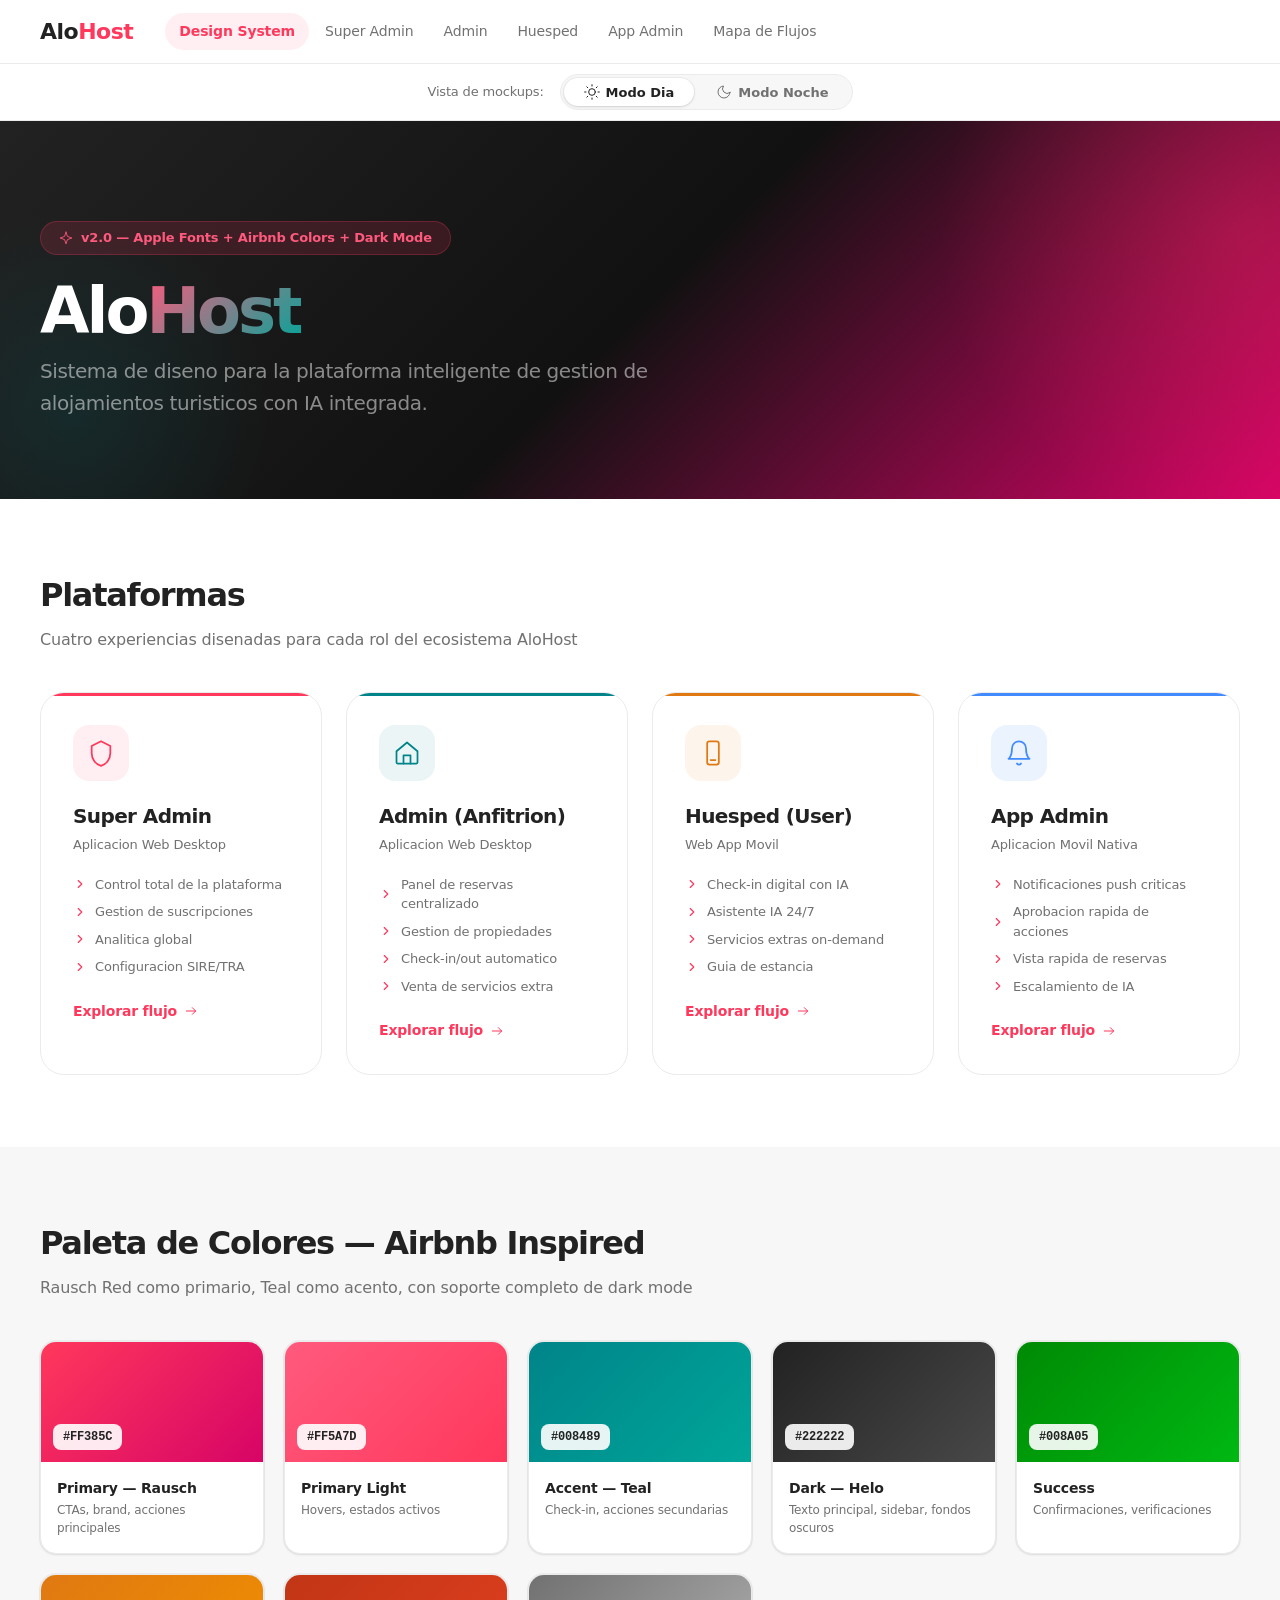
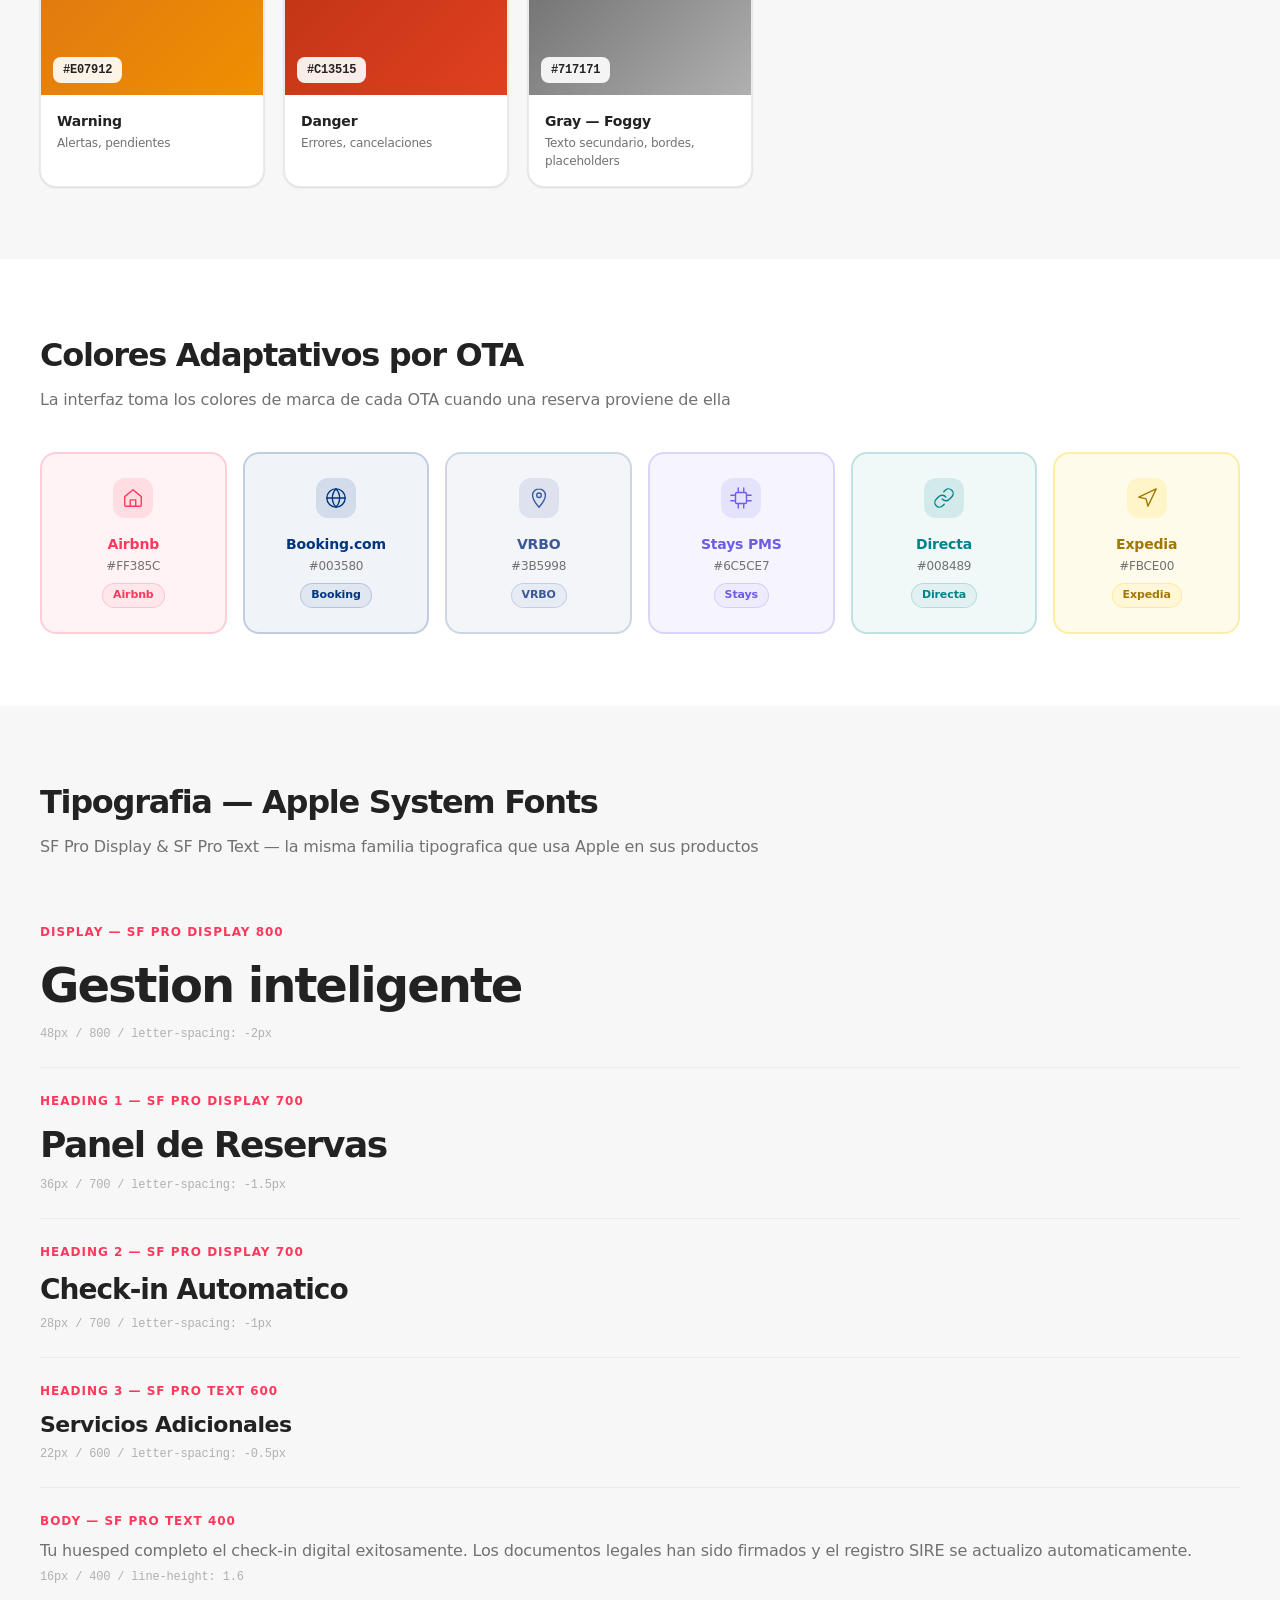
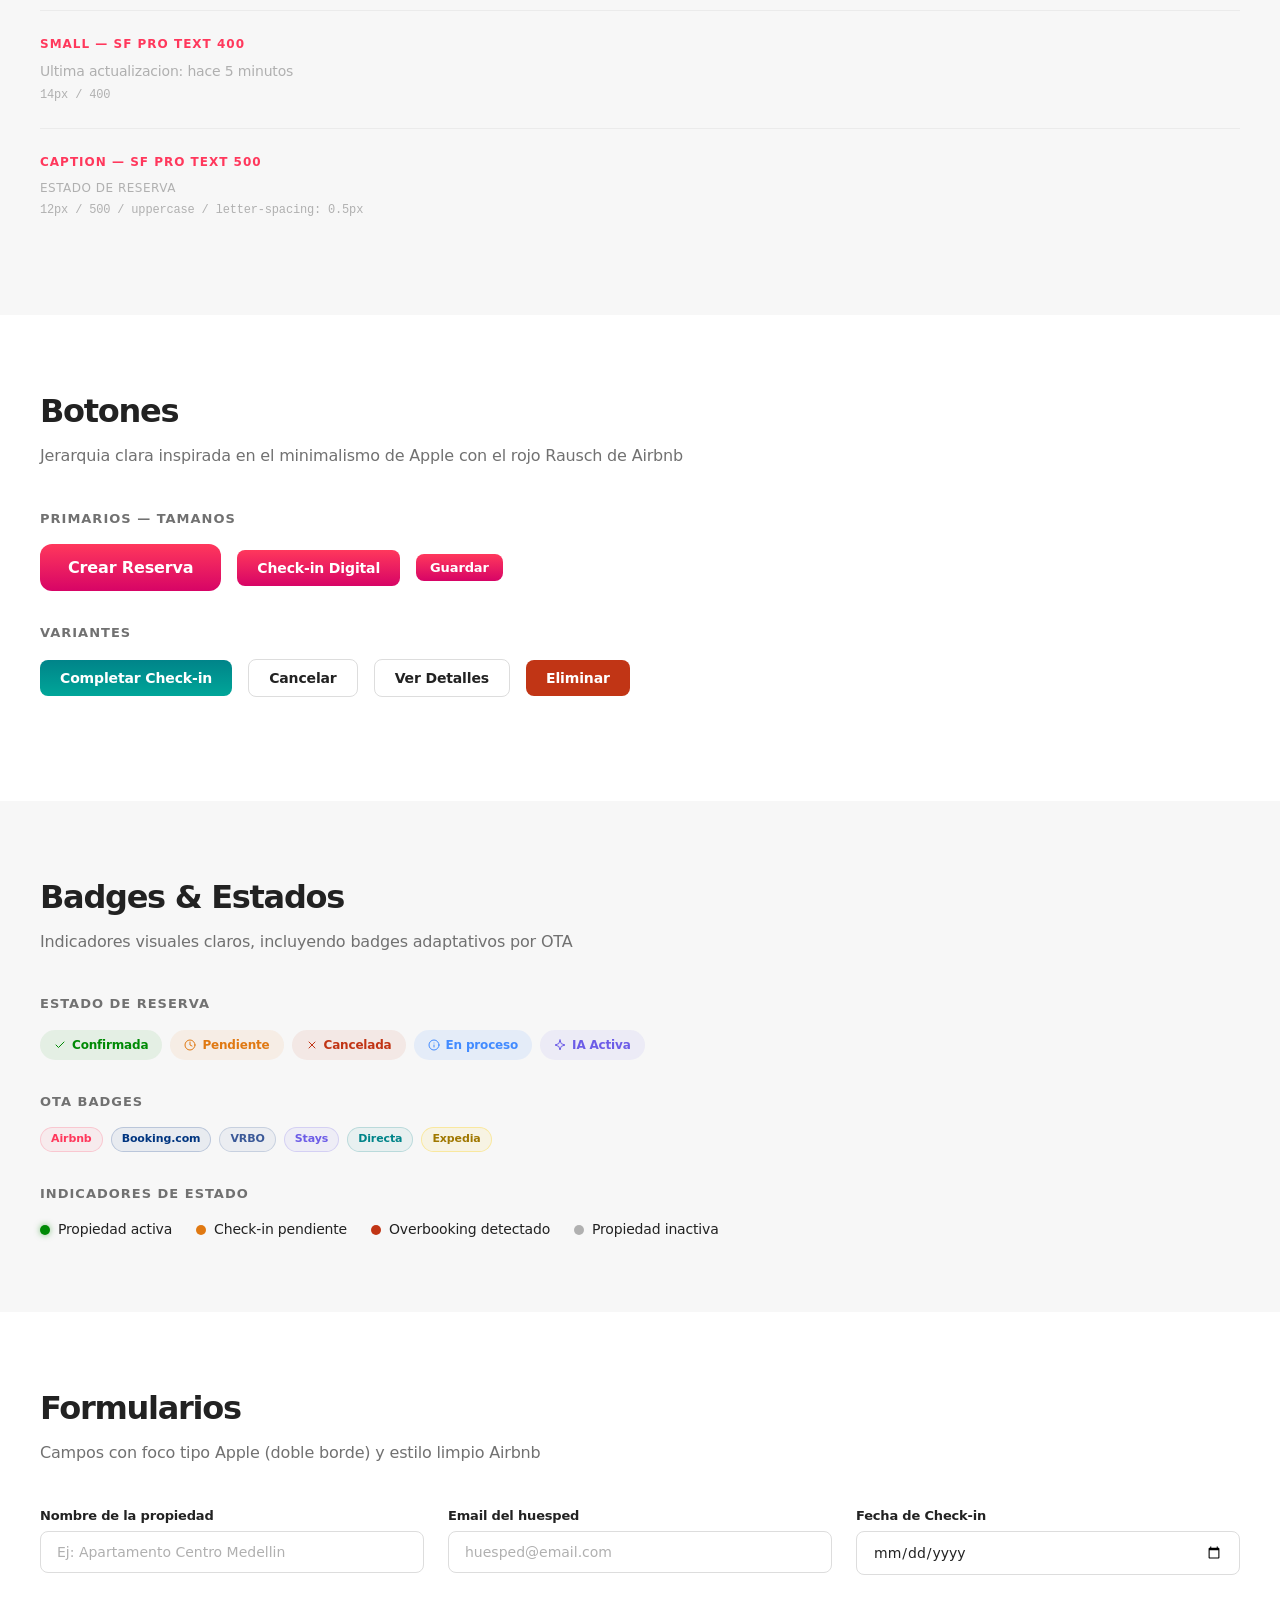
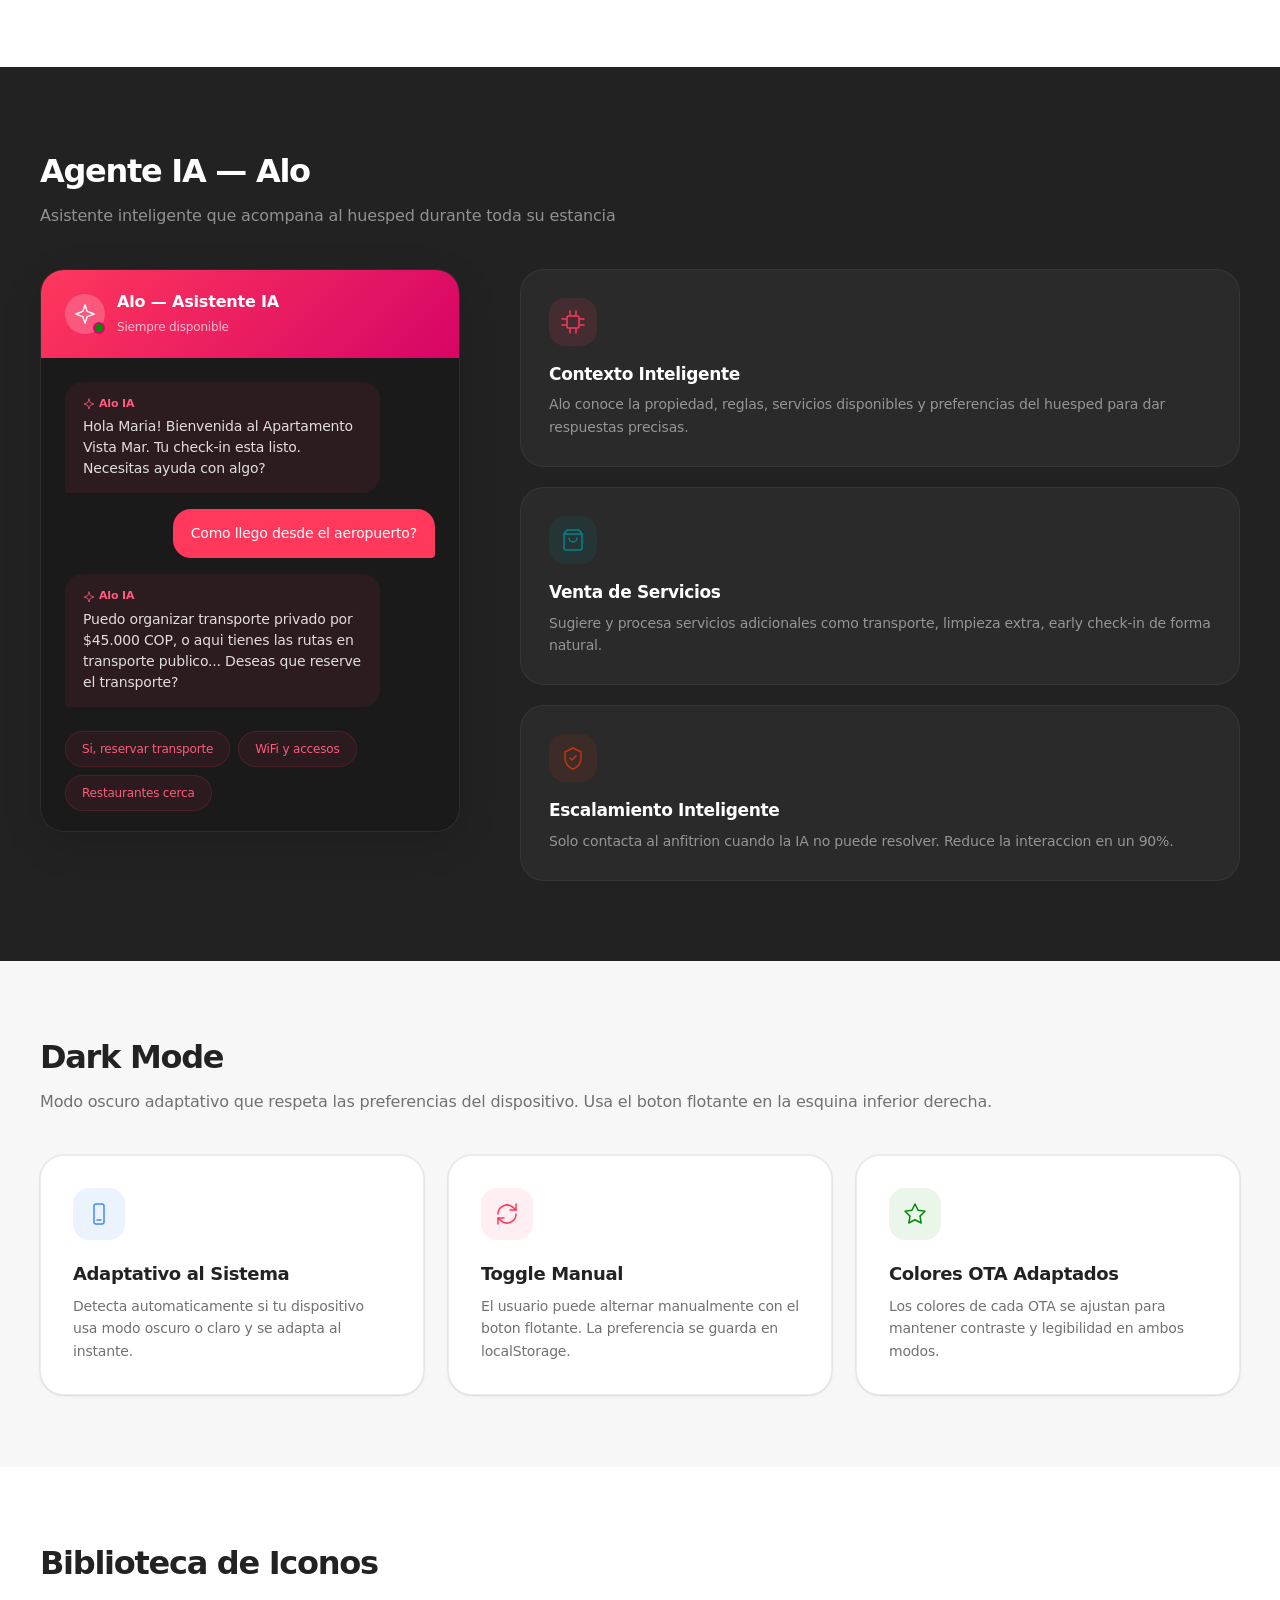
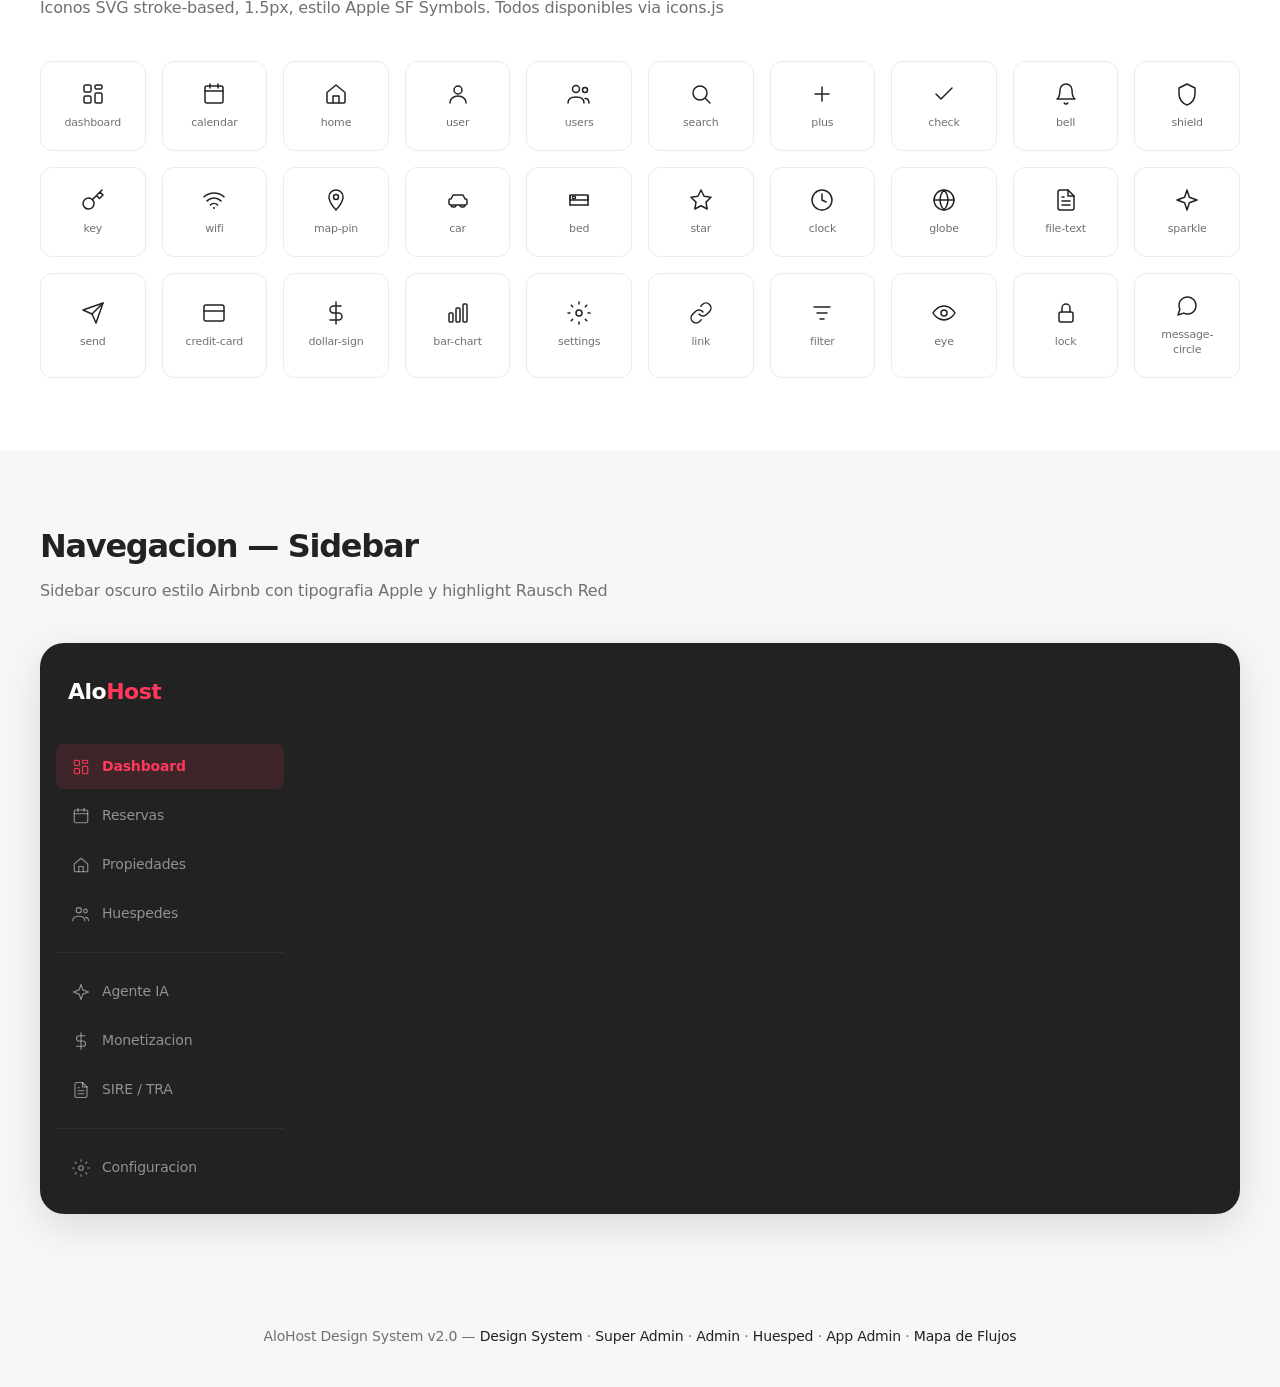
==== index.html @ ca57241c "feat: preview mode toggle (Modo Día/Noche) + Netlify deploy config - Added preview-toggle.css/js: sw" ====
<!DOCTYPE html>
<html lang="es">
<head>
<meta charset="UTF-8">
<meta name="viewport" content="width=device-width, initial-scale=1.0">
<meta http-equiv="refresh" content="0;url=design-system.html">
<title>AloHost — UX Flows</title>
<link rel="canonical" href="design-system.html">
</head>
<body>
<p>Redirigiendo a <a href="design-system.html">AloHost Design System</a>...</p>
</body>
</html>
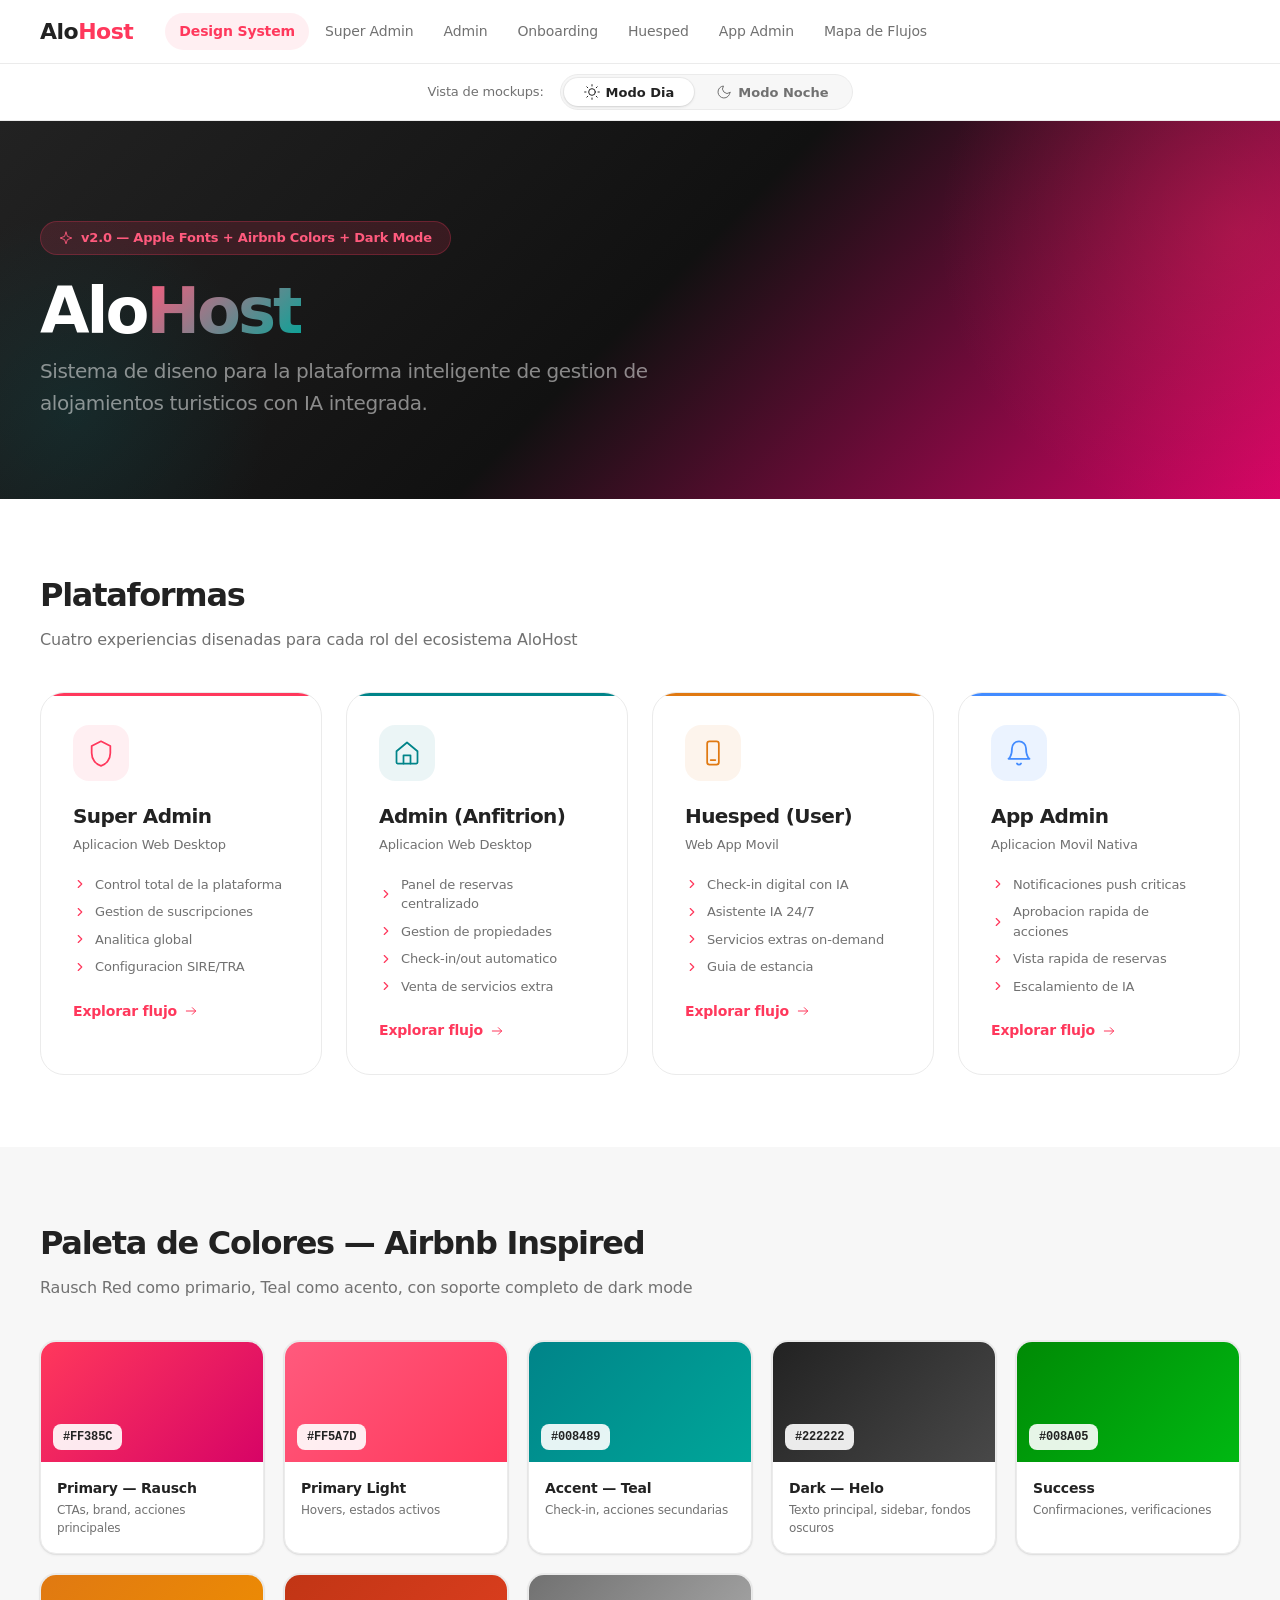
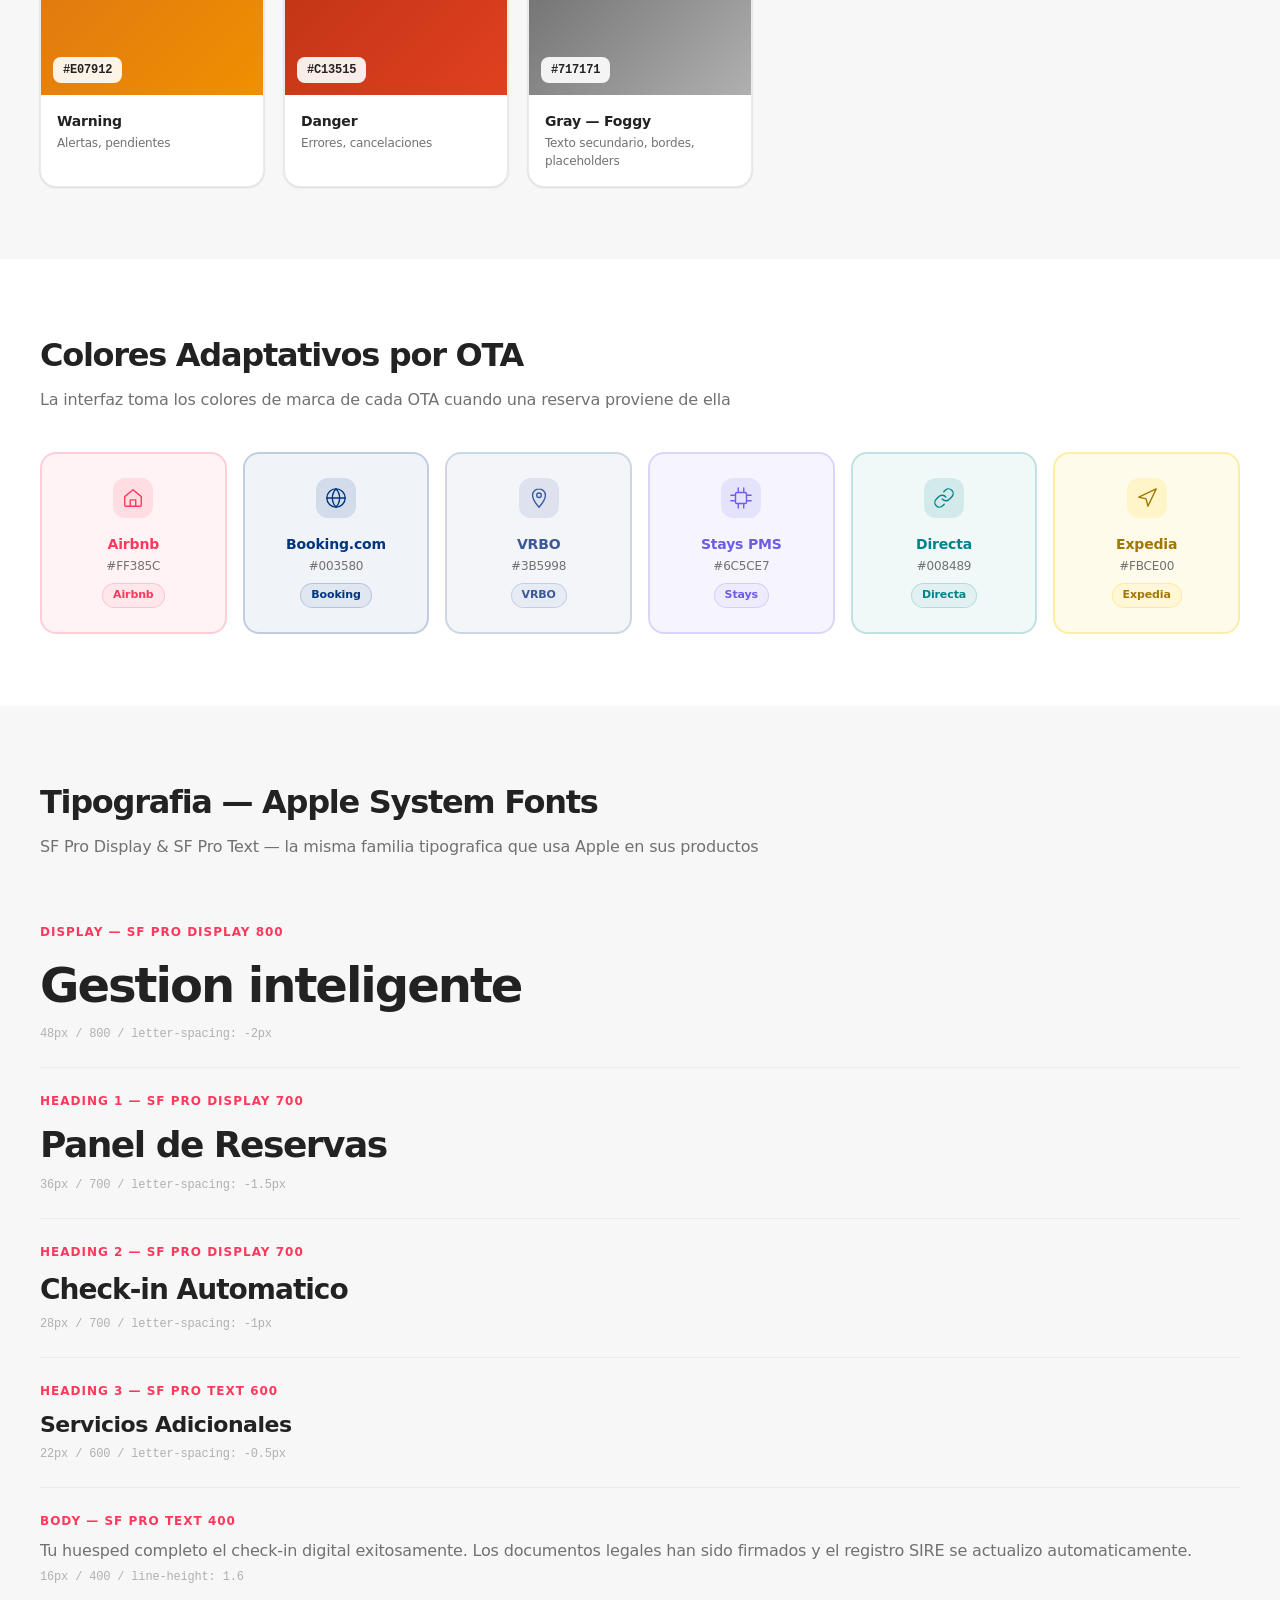
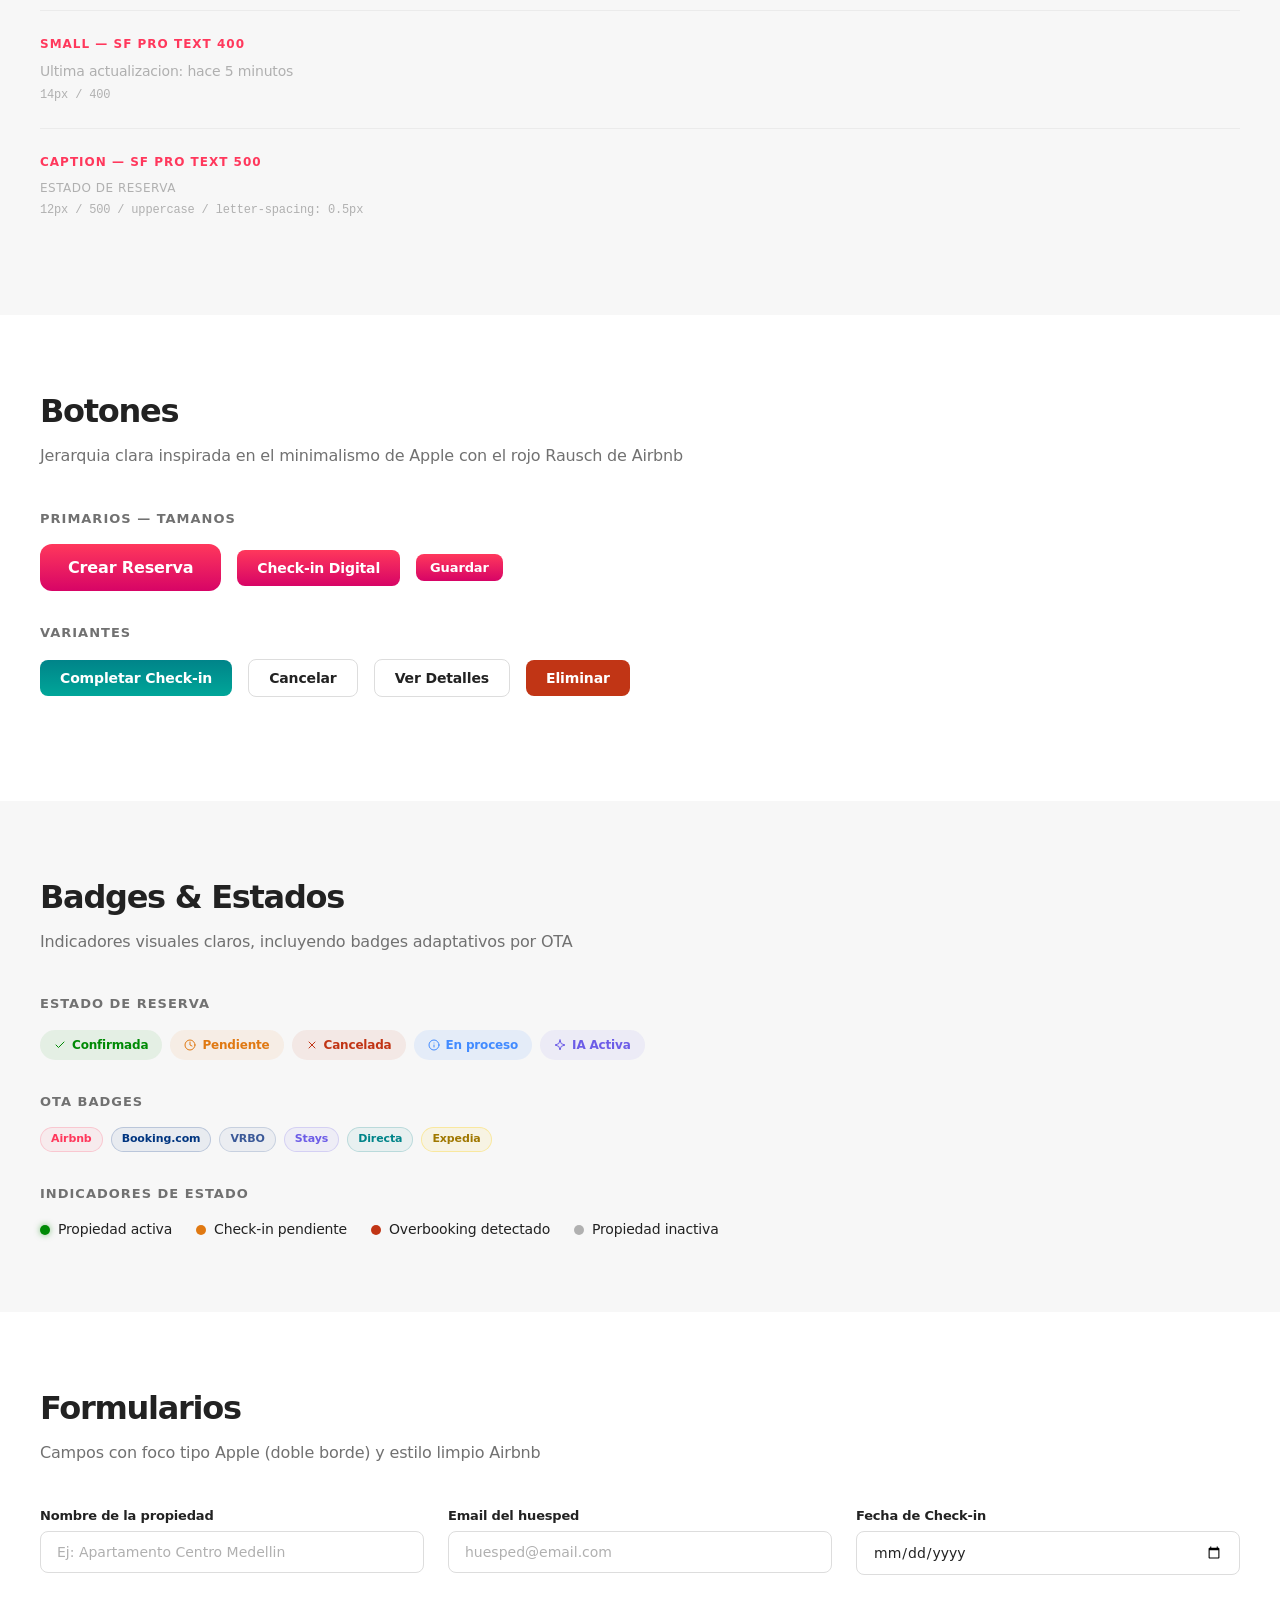
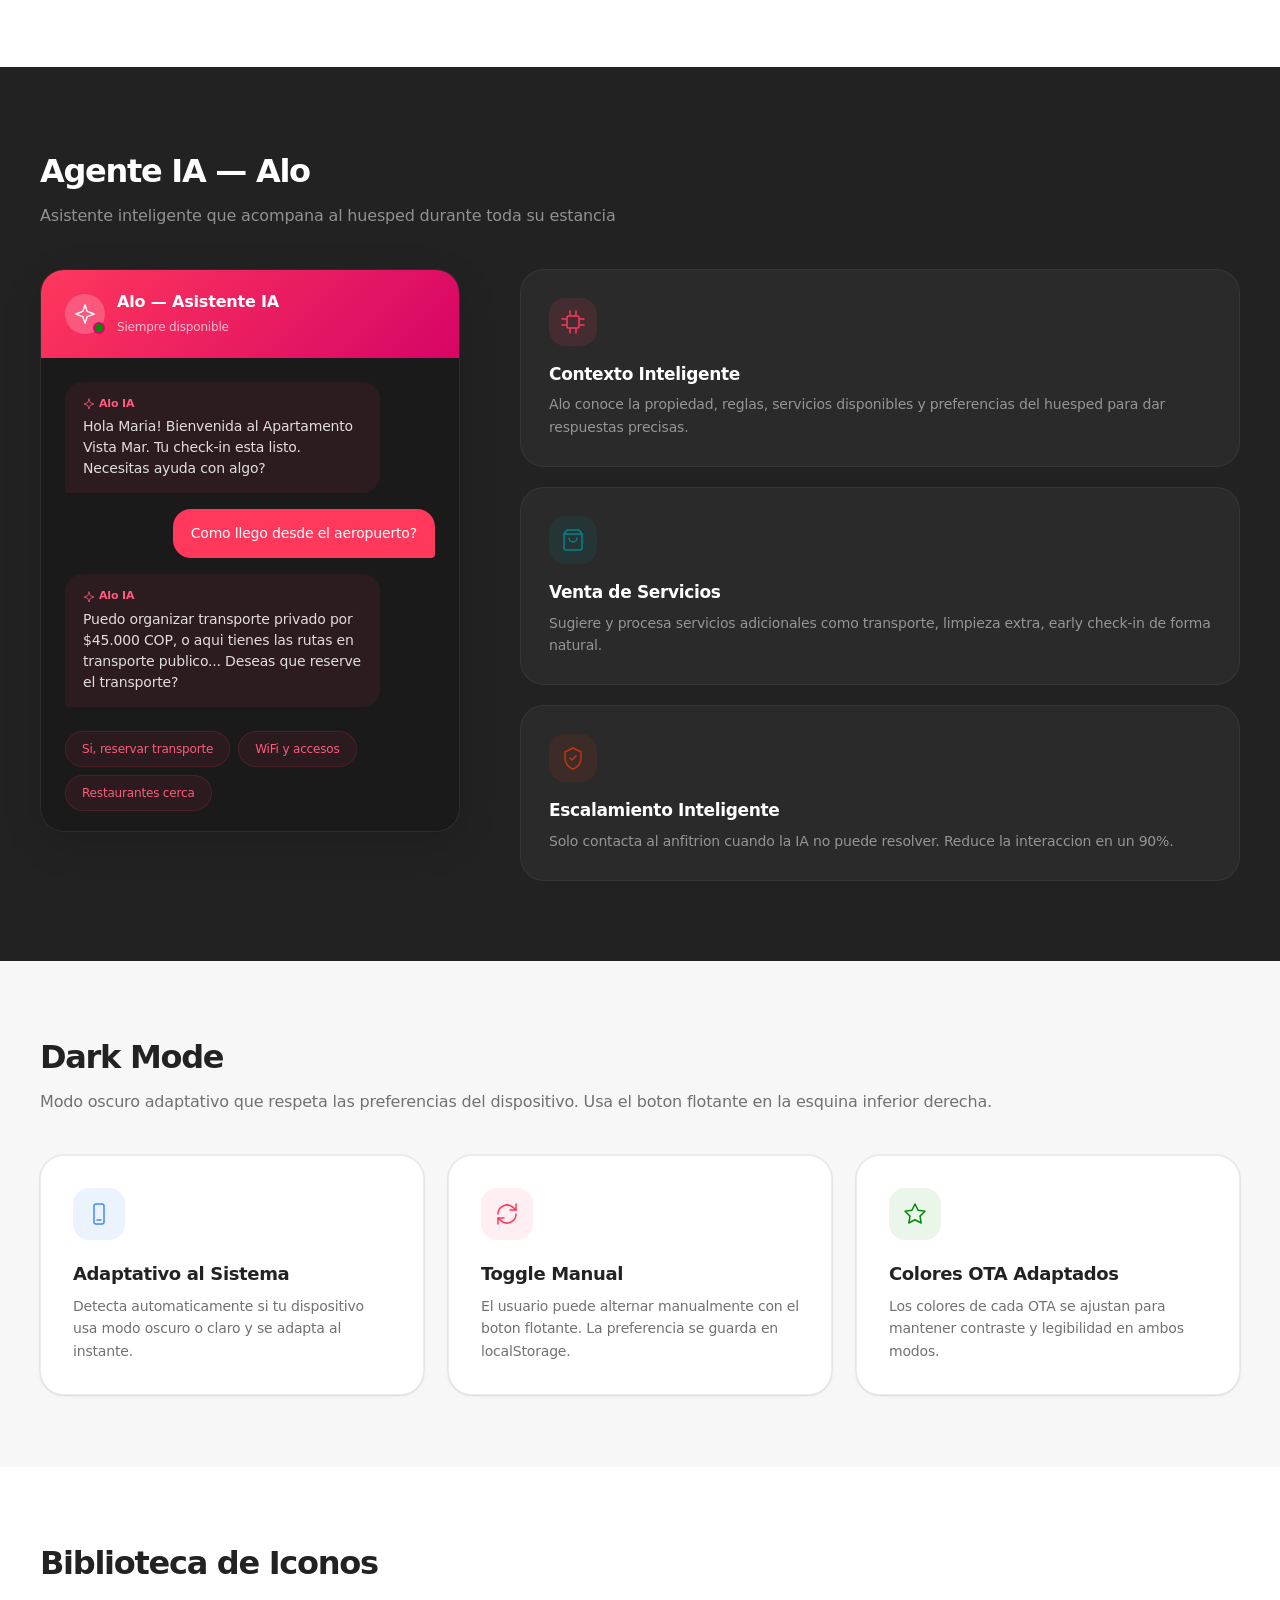
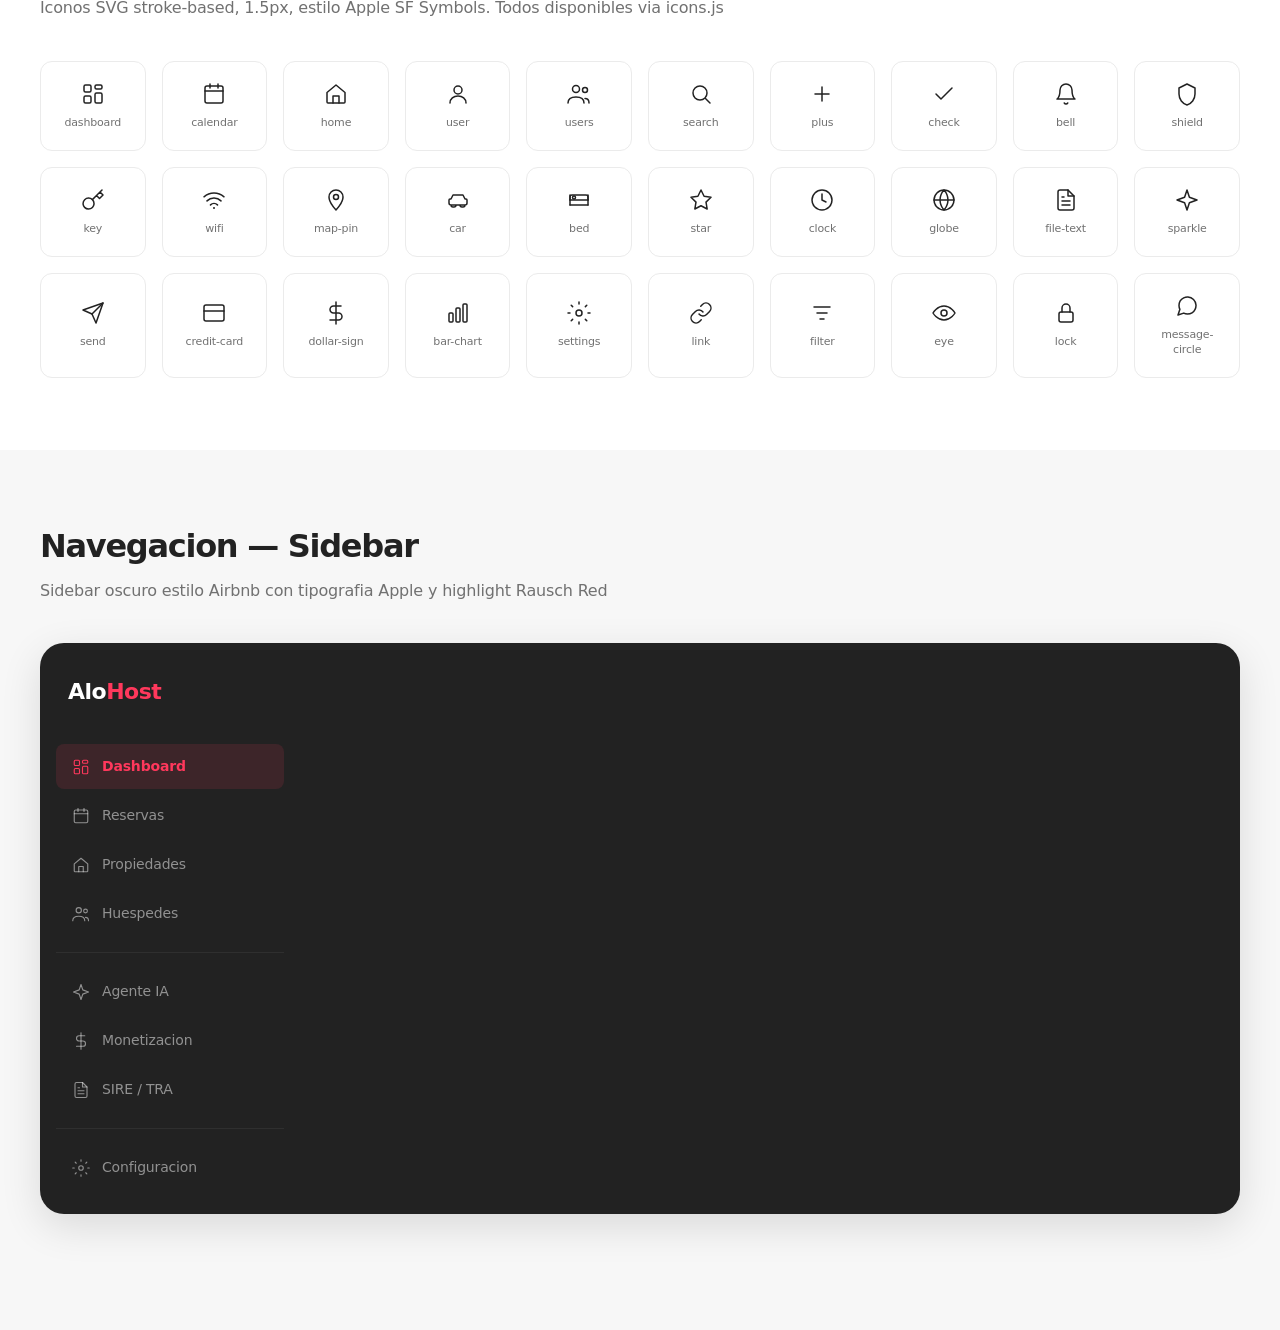
==== commit c8afddc5: "chore: trigger Netlify redeploy with latest onboarding flow Made-with: Cursor" ====
--- a/index.html
+++ b/index.html
@@ -11,3 +11,4 @@
 <p>Redirigiendo a <a href="design-system.html">AloHost Design System</a>...</p>
 </body>
 </html>
+<!-- deploy 1776121442 -->
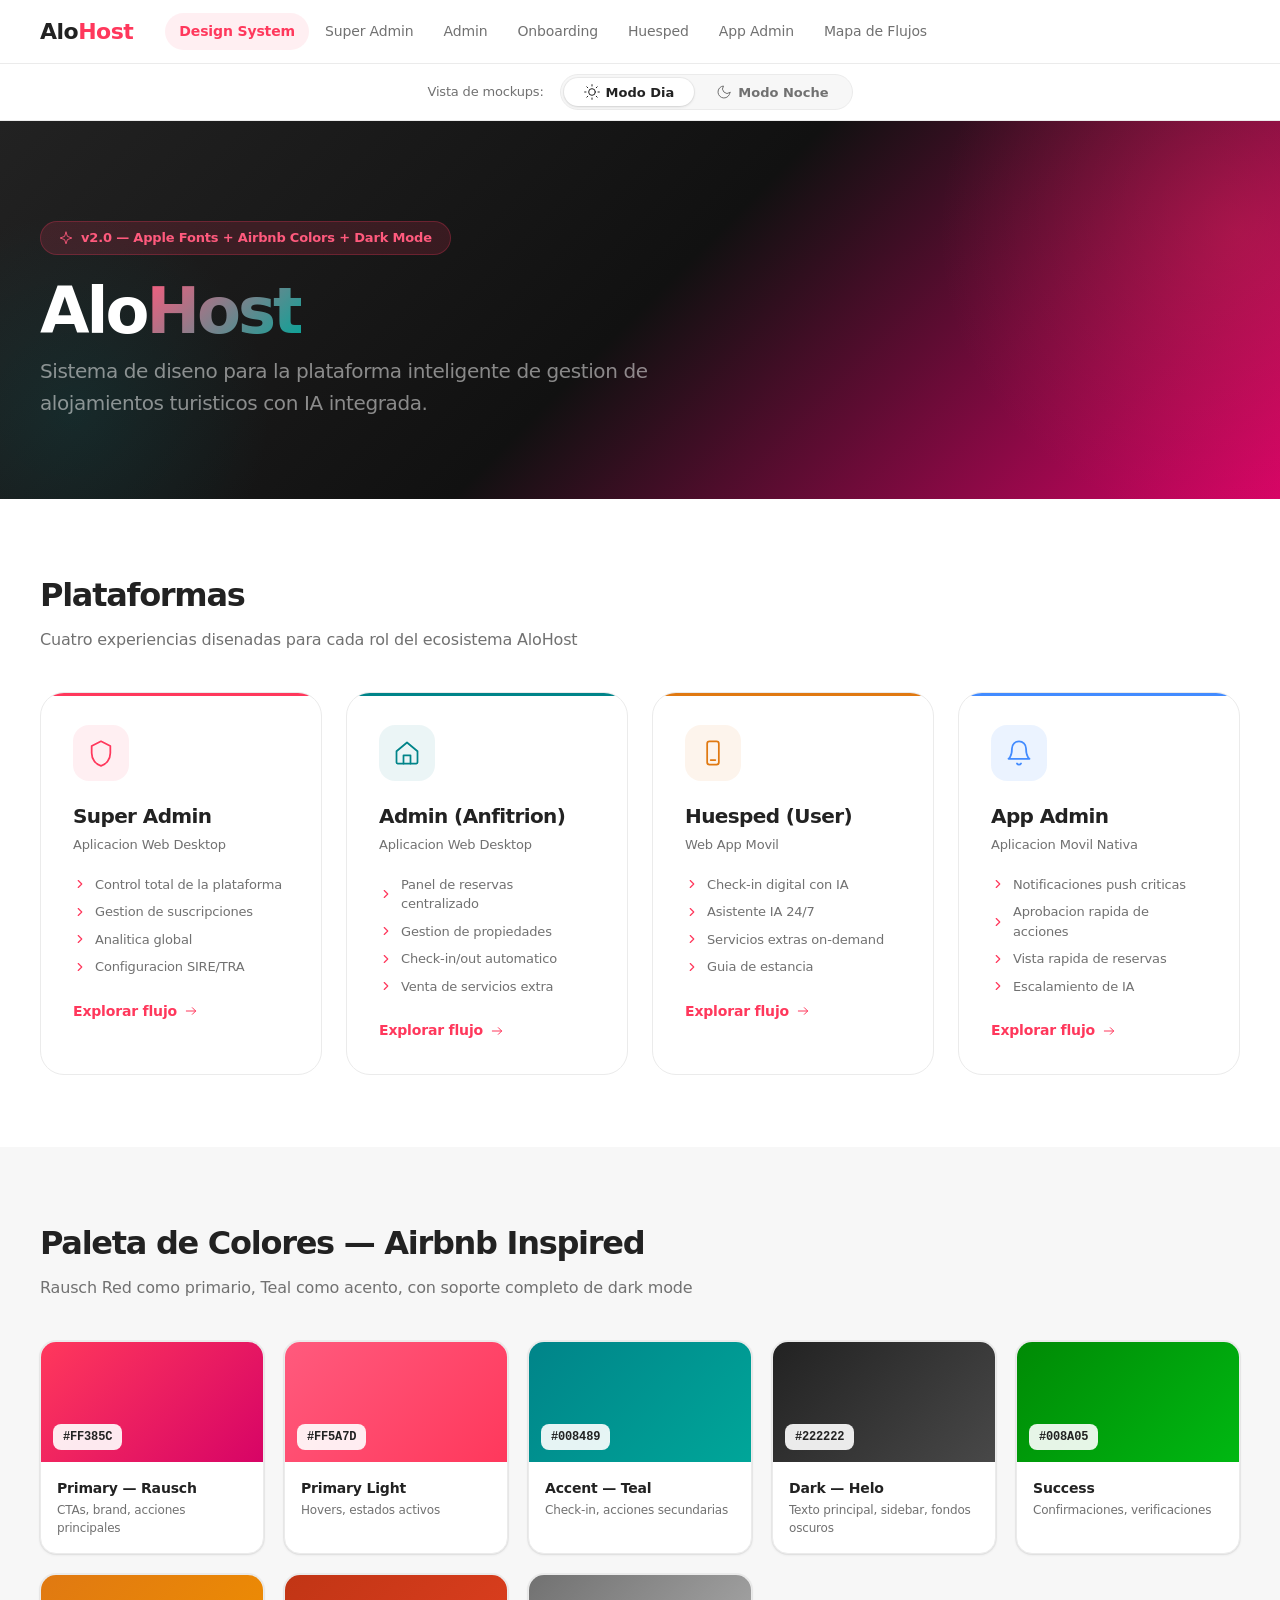
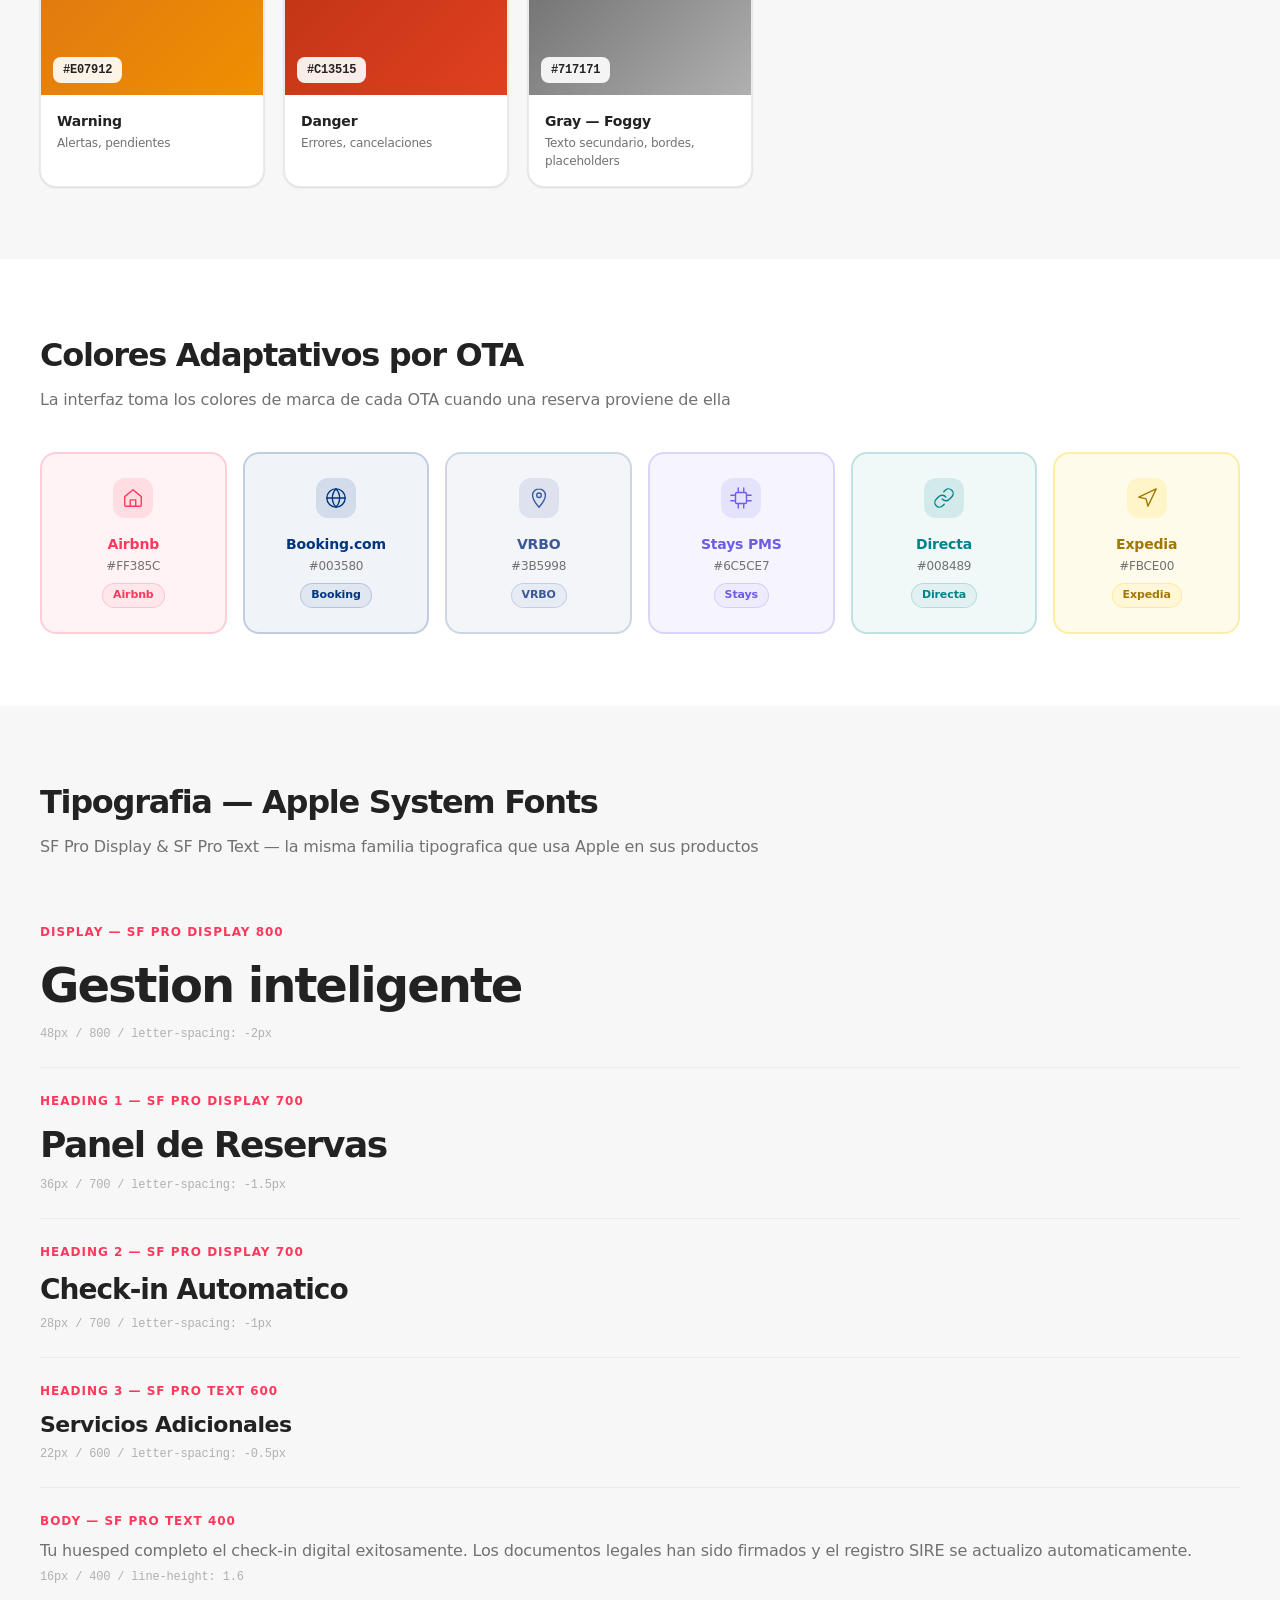
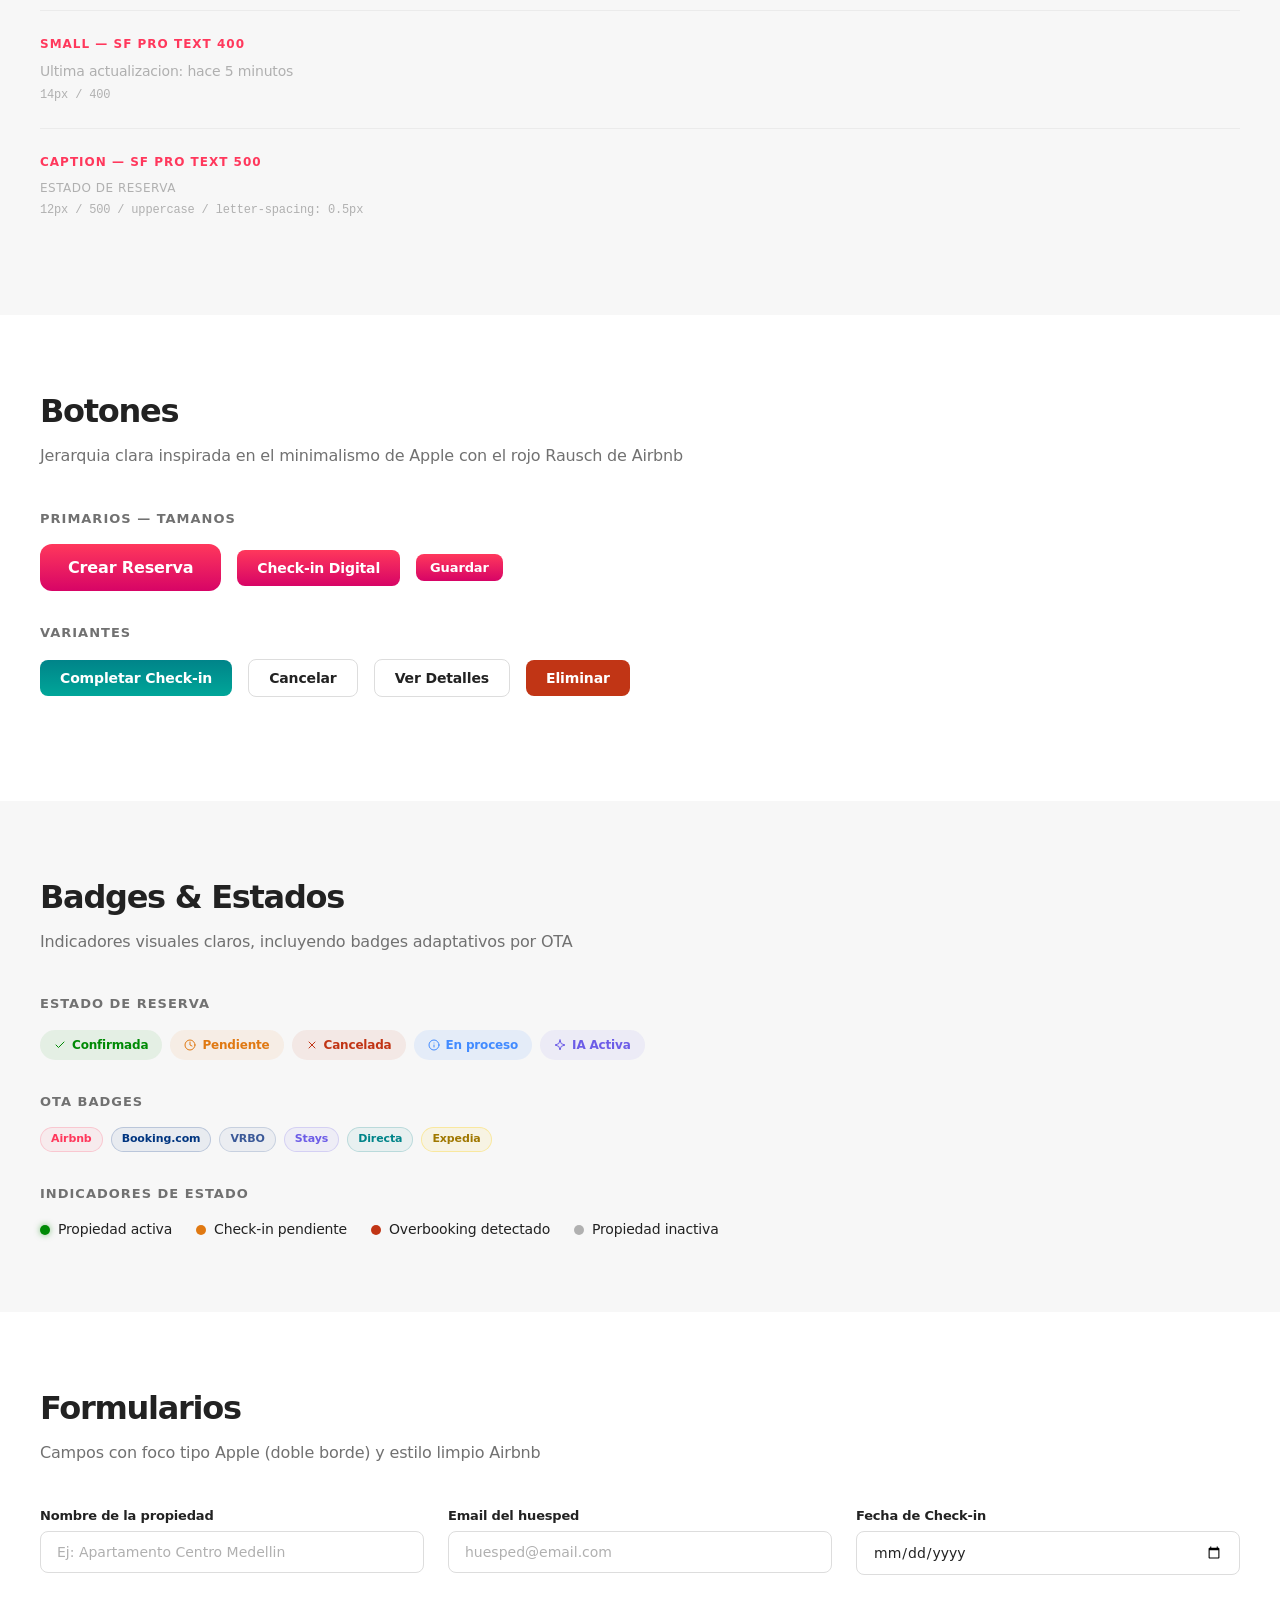
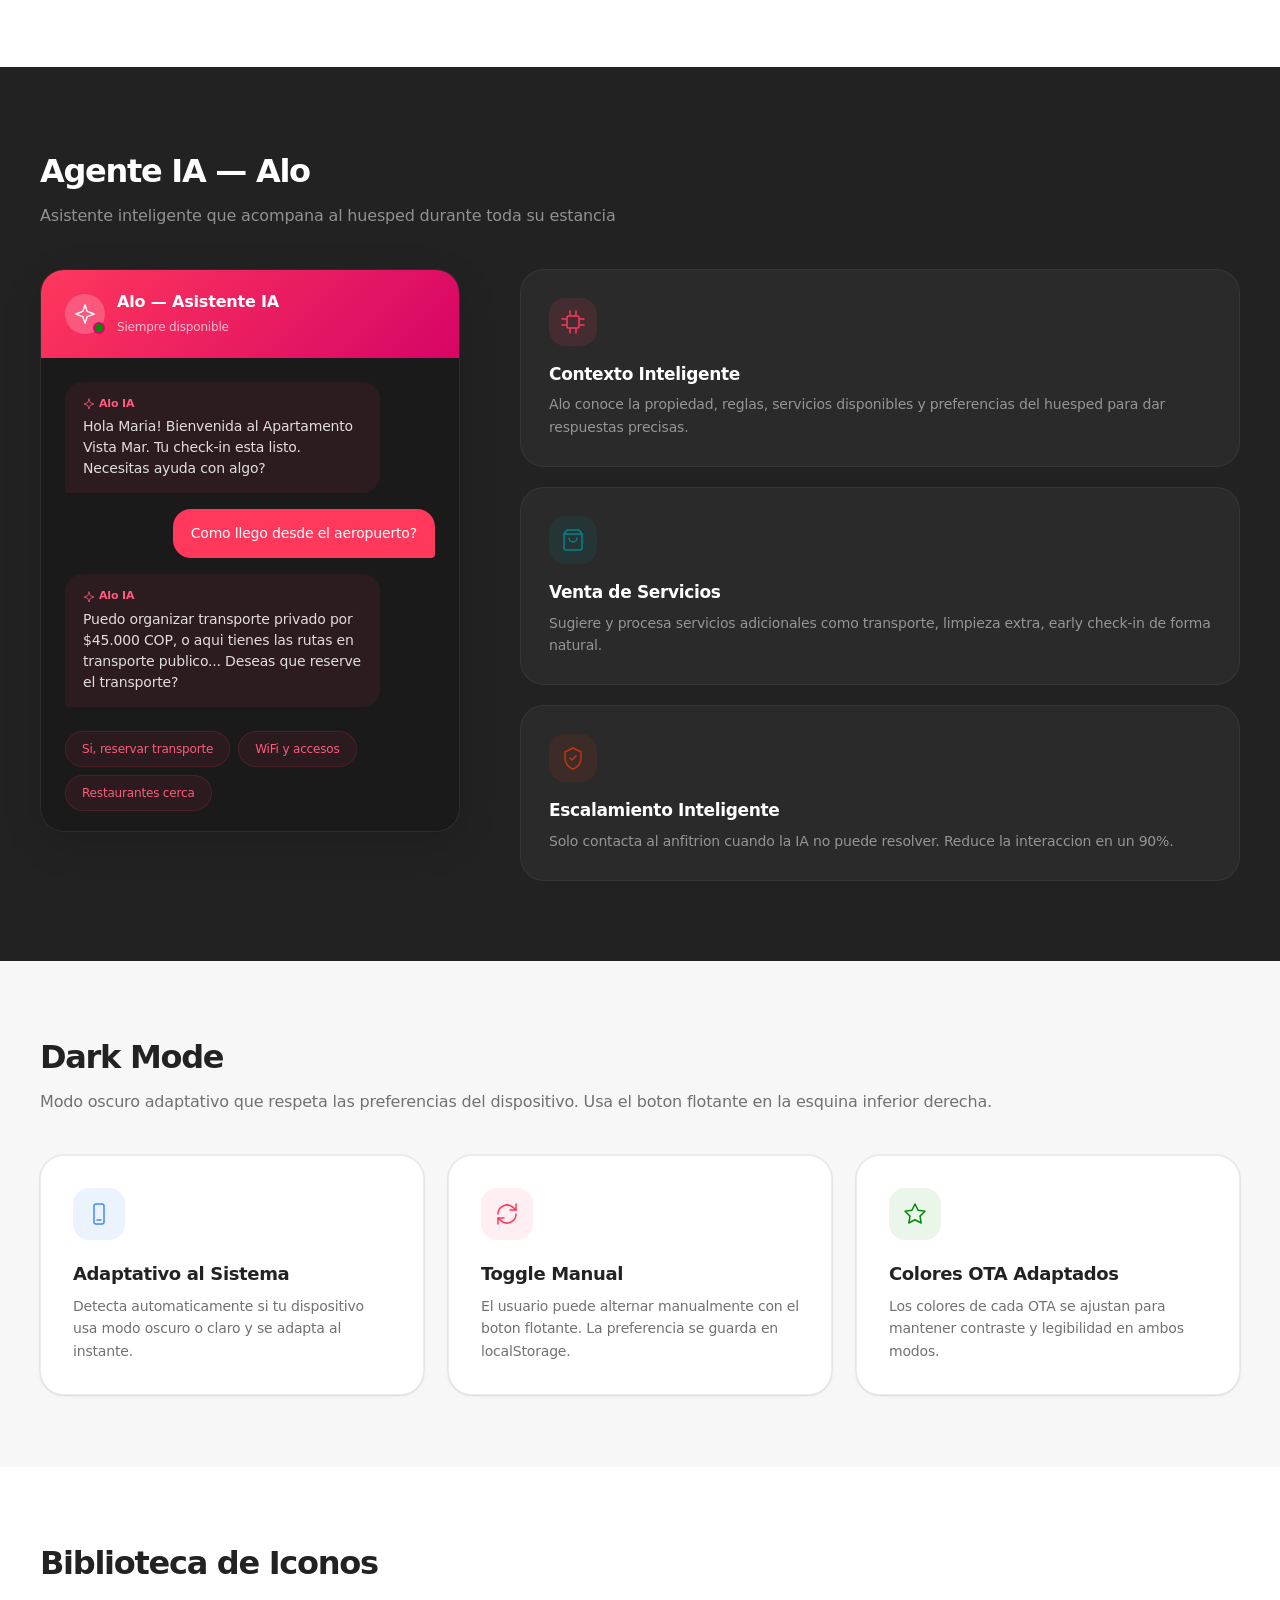
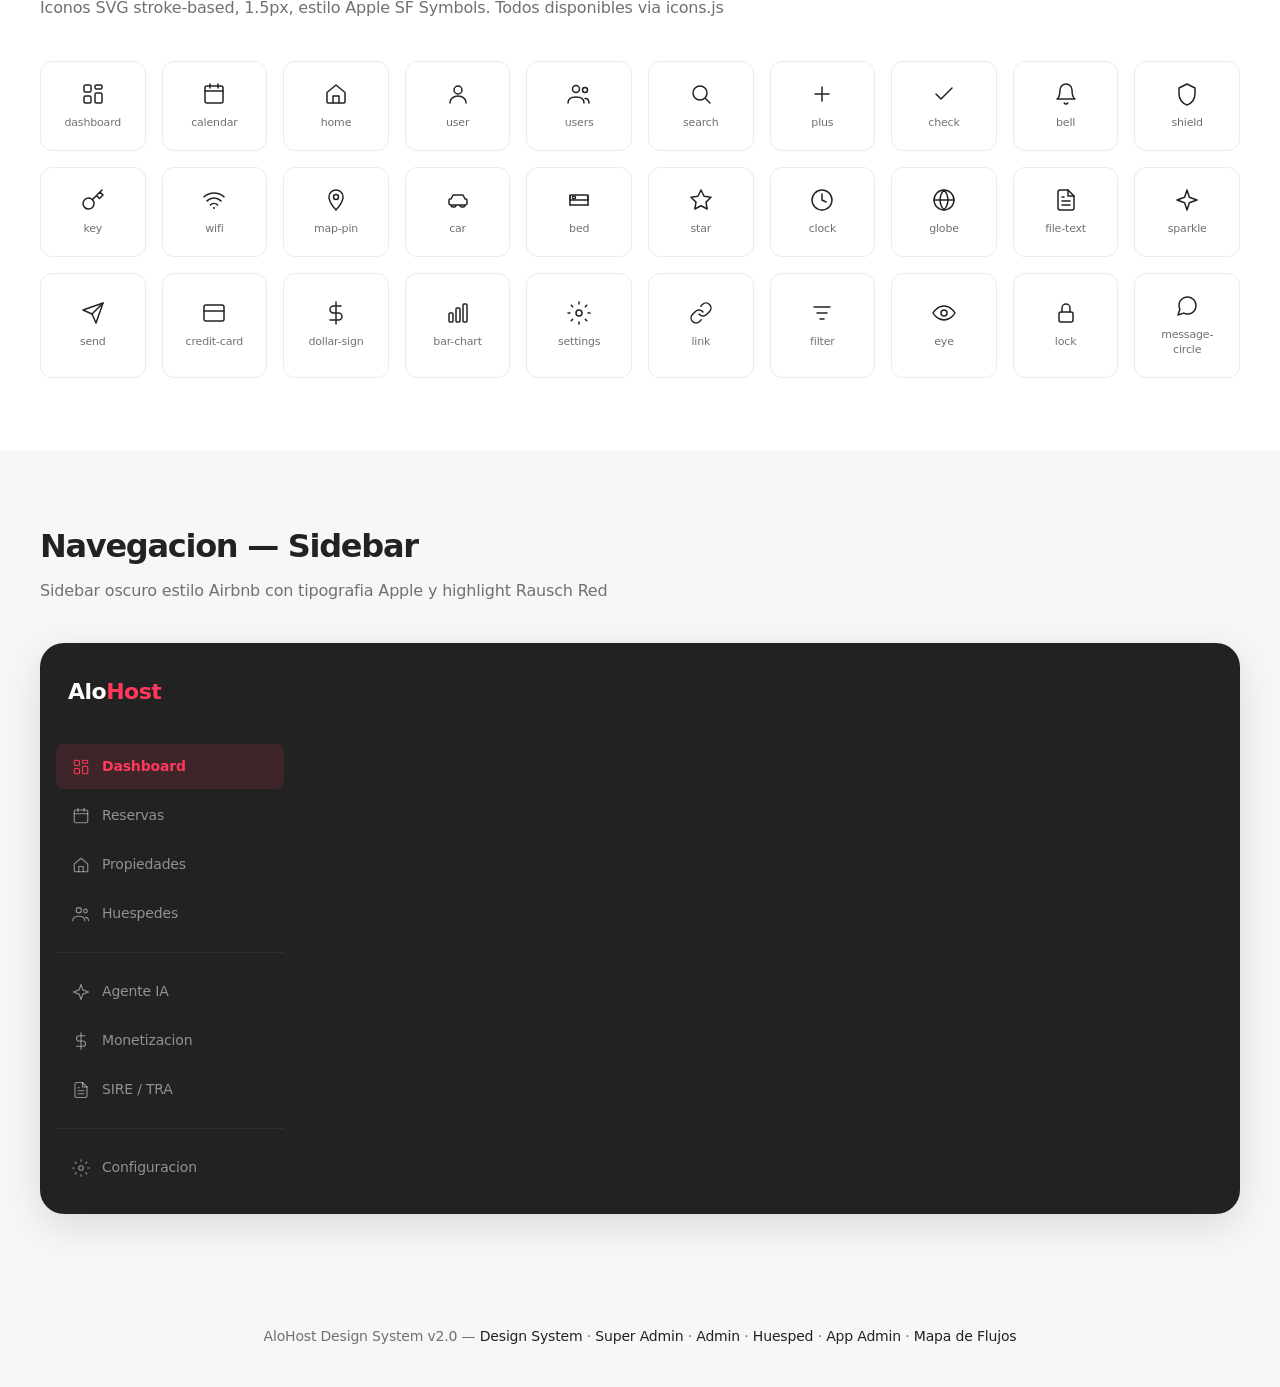
==== commit 1a7d95ce: "fix: remove SPA redirect, add hub index with direct links to all pages - Removed catch-all redirect " ====
--- a/index.html
+++ b/index.html
@@ -6,9 +6,39 @@
 <meta http-equiv="refresh" content="0;url=design-system.html">
 <title>AloHost — UX Flows</title>
 <link rel="canonical" href="design-system.html">
+<style>
+  body {
+    font-family: -apple-system, BlinkMacSystemFont, 'SF Pro Text', system-ui, sans-serif;
+    display: flex; align-items: center; justify-content: center;
+    min-height: 100vh; margin: 0; background: #F7F7F7; color: #222;
+  }
+  .hub { text-align: center; padding: 40px; }
+  .hub h1 { font-size: 28px; font-weight: 800; margin-bottom: 8px; }
+  .hub h1 span { color: #FF385C; }
+  .hub p { color: #717171; margin-bottom: 32px; }
+  .links { display: flex; flex-wrap: wrap; gap: 12px; justify-content: center; }
+  .links a {
+    display: inline-block; padding: 10px 20px; background: #fff;
+    border: 1px solid #EBEBEB; border-radius: 9999px; color: #222;
+    text-decoration: none; font-size: 14px; font-weight: 600;
+    transition: all 0.2s;
+  }
+  .links a:hover { border-color: #FF385C; color: #FF385C; transform: translateY(-2px); box-shadow: 0 4px 12px rgba(0,0,0,0.08); }
+</style>
 </head>
 <body>
-<p>Redirigiendo a <a href="design-system.html">AloHost Design System</a>...</p>
+<div class="hub">
+  <h1>Alo<span>Host</span></h1>
+  <p>UX Flow Prototypes — Selecciona una vista</p>
+  <div class="links">
+    <a href="design-system.html">Design System</a>
+    <a href="superadmin.html">Super Admin</a>
+    <a href="admin.html">Admin Panel</a>
+    <a href="admin-onboarding.html">Onboarding Admin</a>
+    <a href="guest-mobile.html">Huesped Mobile</a>
+    <a href="admin-app.html">App Admin</a>
+    <a href="flowmap.html">Mapa de Flujos</a>
+  </div>
+</div>
 </body>
 </html>
-<!-- deploy 1776121442 -->
